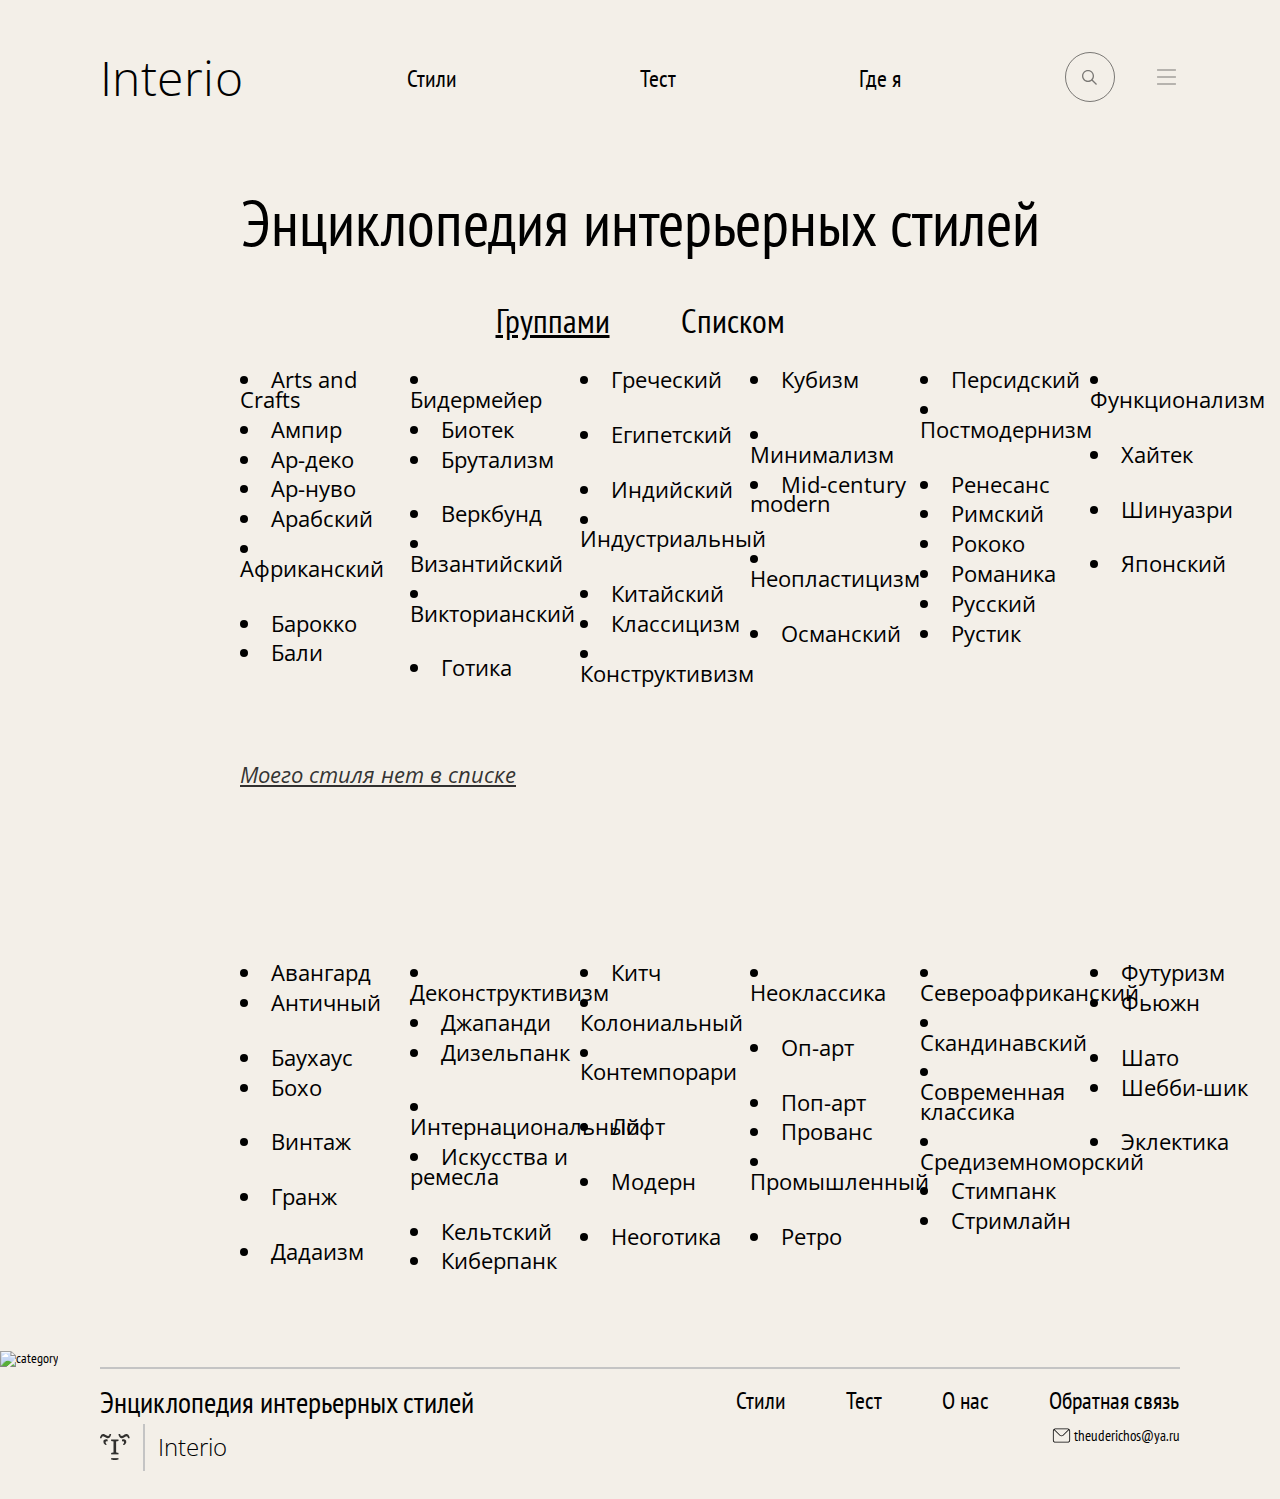
==== index.html @ 3a1acb03 "first day commit" ====
<!DOCTYPE html>
<html lang="ru">

<head>
    <meta charset="UTF-8">
    <meta http-equiv="X-UA-Compatible" content="IE=edge">
    <meta name="viewport" content="width=device-width, initial-scale=1.0">
    <link rel="preconnect" href="https://fonts.googleapis.com">
    <link rel="preconnect" href="https://fonts.gstatic.com" crossorigin>
    <link
        href="https://fonts.googleapis.com/css2?family=Open+Sans+Condensed:wght@300&family=Open+Sans:ital,wght@0,300;1,400&family=PT+Sans+Narrow&display=swap"
        rel="stylesheet">
    <link rel="stylesheet" href="styles/styles.css">
    <title>Interio</title>
</head>

<body>
    <header class="header">

        <div class="container header__container">
            <div class="header__logo">
                Interio
            </div>
            <ul class="header__links">
                <li><a href="#">Стили</a></li>
                <li><a href="#">Тест</a></li>
                <li><a href="#">Где я</a></li>
            </ul>
            <div class="header__icons">
                <div class="header__search">
                    <svg class="header__search-icon" width="50" height="50" viewBox="0 0 50 50" fill="none"
                        xmlns="http://www.w3.org/2000/svg">
                        <rect x="0.5" y="0.5" width="49" height="49" rx="24.5" stroke="black" stroke-opacity="0.5" />
                        <path fill-rule="evenodd" clip-rule="evenodd"
                            d="M26.773 28.7073C25.7434 29.5331 24.4362 30.027 23.0136 30.027C19.6924 30.027 17 27.3347 17 24.0135C17 20.6923 19.6924 18 23.0136 18C26.3349 18 29.0272 20.6923 29.0272 24.0135C29.0272 25.4362 28.5332 26.7435 27.7073 27.7732L32 32.0658L31.0658 33L26.773 28.7073ZM27.7061 24.0135C27.7061 26.605 25.6052 28.7058 23.0136 28.7058C20.4221 28.7058 18.3212 26.605 18.3212 24.0135C18.3212 21.422 20.4221 19.3211 23.0136 19.3211C25.6052 19.3211 27.7061 21.422 27.7061 24.0135Z"
                            fill="black" fill-opacity="0.5" />
                    </svg>


                </div>
                <div class="header__menu">
                    <svg class="header__menu-icon" width="27" height="27" viewBox="0 0 27 27" fill="none"
                        xmlns="http://www.w3.org/2000/svg">
                        <path d="M22.5 6H4.5" stroke="black" stroke-opacity="0.5" stroke-linecap="round" />
                        <path d="M22.5 13H4.5" stroke="black" stroke-opacity="0.5" stroke-linecap="round" />
                        <path d="M22.5 20H4.5" stroke="black" stroke-opacity="0.5" stroke-linecap="round" />
                    </svg>

                </div>
            </div>
        </div>
    </header>

    <div class="rubricator">
        <header class="main__header">
            <h1 class="main__heading">Энциклопедия интерьерных стилей</h1>
            <ul class="main__sort">
                <li class="main__sort-item">
                    <a href="#" class="main__sort-link main__sort-link_active">
                        Группами
                    </a>
                </li>
                <li class="main__sort-item">
                    <a href="#" class="main__sort-link">
                        Списком
                    </a>
                </li>
                <li class="main__back hidden">
                    <svg width="30" height="30" viewBox="0 0 30 30" fill="none" xmlns="http://www.w3.org/2000/svg">
                        <path fill-rule="evenodd" clip-rule="evenodd"
                            d="M12.2258 7.40292C12.0427 7.21986 11.7459 7.21986 11.5628 7.40292L7.37253 11.5932C6.91489 12.0509 6.91489 12.7929 7.37253 13.2505L11.5628 17.4408C11.7459 17.6239 12.0427 17.6239 12.2257 17.4408C12.4088 17.2578 12.4088 16.961 12.2257 16.7779L8.33847 12.8906L17.5288 12.8906C17.5693 12.8906 17.6085 12.8855 17.646 12.8759C17.6834 12.8855 17.7227 12.8906 17.7632 12.8906C19.0018 12.8906 19.8799 13.152 20.5146 13.5832C21.147 14.0128 21.5845 14.6424 21.886 15.4661C22.5027 17.1516 22.5093 19.5147 22.5093 22.2656C22.5093 22.5245 22.7191 22.7344 22.978 22.7344C23.2369 22.7344 23.4468 22.5245 23.4468 22.2656V22.1904C23.4468 19.5322 23.4469 17.0037 22.7664 15.144C22.4159 14.1863 21.8757 13.3744 21.0414 12.8077C20.2095 12.2426 19.1319 11.9531 17.7632 11.9531C17.7227 11.9531 17.6834 11.9583 17.646 11.9679C17.6085 11.9583 17.5693 11.9531 17.5288 11.9531L8.33846 11.9531L12.2258 8.06583C12.4088 7.88277 12.4088 7.58598 12.2258 7.40292Z"
                            fill="black" fill-opacity="0.5" />
                    </svg>

                </li>
            </ul>
        </header>
        <div class="main__content">
            <div class="main__list-container">
                <ul class="main__content-list">
                    <li class="main__list-item">
                        <a href="#" class="main__list-link">
                            Arts and Crafts
                        </a>
                    </li>
                    <li class="main__list-item">
                        <a href="#" class="main__list-link">
                            Ампир
                        </a>
                    </li>
                    <li class="main__list-item">
                        <a href="#" class="main__list-link">
                            Ар-деко
                        </a>
                    </li>
                    <li class="main__list-item">
                        <a href="#" class="main__list-link">
                            Ар-нуво
                        </a>
                    </li>
                    <li class="main__list-item">
                        <a href="#" class="main__list-link">
                            Арабский
                        </a>
                    </li>
                    <li class="main__list-item main__list-item_last">
                        <a href="#" class="main__list-link">
                            Африканский
                        </a>
                    </li>
                    <li class="main__list-item">
                        <a href="#" class="main__list-link">
                            Барокко
                        </a>
                    </li>
                    <li class="main__list-item">
                        <a href="#" class="main__list-link">
                            Бали
                        </a>
                    </li>
                    <li class="main__list-item">
                        <a href="#" class="main__list-link">
                            Бидермейер
                        </a>
                    </li>
                    <li class="main__list-item">
                        <a href="#" class="main__list-link">
                            Биотек
                        </a>
                    </li>
                    <li class="main__list-item main__list-item_last">
                        <a href="#" class="main__list-link">
                            Брутализм
                        </a>
                    </li>
                    <li class="main__list-item">
                        <a href="#" class="main__list-link">
                            Веркбунд
                        </a>
                    </li>
                    <li class="main__list-item">
                        <a href="#" class="main__list-link">
                            Византийский
                        </a>
                    </li>
                    <li class="main__list-item main__list-item_last">
                        <a href="#" class="main__list-link">
                            Викторианский
                        </a>
                    </li>
                    <li class="main__list-item">
                        <a href="#" class="main__list-link">
                            Готика
                        </a>
                    </li>
                    <li class="main__list-item main__list-item_last">
                        <a href="#" class="main__list-link">
                            Греческий
                        </a>
                    </li>
                    <li class="main__list-item main__list-item_last">
                        <a href="#" class="main__list-link">
                            Египетский
                        </a>
                    </li>
                    <li class="main__list-item">
                        <a href="#" class="main__list-link">
                            Индийский
                        </a>
                    </li>
                    <li class="main__list-item main__list-item_last">
                        <a href="#" class="main__list-link">
                            Индустриальный
                        </a>
                    </li>
                    <li class="main__list-item">
                        <a href="#" class="main__list-link">
                            Китайский
                        </a>
                    </li>
                    <li class="main__list-item">
                        <a href="#" class="main__list-link">
                            Классицизм
                        </a>
                    </li>
                    <li class="main__list-item">
                        <a href="#" class="main__list-link">
                            Конструктивизм
                        </a>
                    </li>
                    <li class="main__list-item main__list-item_last">
                        <a href="#" class="main__list-link">
                            Кубизм
                        </a>
                    </li>
                    <li class="main__list-item">
                        <a href="#" class="main__list-link">
                            Минимализм
                        </a>
                    </li>
                    <li class="main__list-item main__list-item_last">
                        <a href="#" class="main__list-link">
                            Mid-century modern
                        </a>
                    </li>
                    <li class="main__list-item main__list-item_last">
                        <a href="#" class="main__list-link">
                            Неопластицизм
                        </a>
                    </li>
                    <li class="main__list-item main__list-item_last">
                        <a href="#" class="main__list-link">
                            Османский
                        </a>
                    </li>
                    <li class="main__list-item">
                        <a href="#" class="main__list-link">
                            Персидский
                        </a>
                    </li>
                    <li class="main__list-item main__list-item_last">
                        <a href="#" class="main__list-link">
                            Постмодернизм
                        </a>
                    </li>
                    <li class="main__list-item">
                        <a href="#" class="main__list-link">
                            Ренесанс
                        </a>
                    </li>
                    <li class="main__list-item">
                        <a href="#" class="main__list-link">
                            Римский
                        </a>
                    </li>
                    <li class="main__list-item">
                        <a href="#" class="main__list-link">
                            Рококо
                        </a>
                    </li>
                    <li class="main__list-item">
                        <a href="#" class="main__list-link">
                            Романика
                        </a>
                    </li>
                    <li class="main__list-item">
                        <a href="#" class="main__list-link">
                            Русский
                        </a>
                    </li>
                    <li class="main__list-item main__list-item_last">
                        <a href="#" class="main__list-link">
                            Рустик
                        </a>
                    </li>
                    <li class="main__list-item main__list-item_last">
                        <a href="#" class="main__list-link">
                            Функционализм
                        </a>
                    </li>
                    <li class="main__list-item main__list-item_last">
                        <a href="#" class="main__list-link">
                            Хайтек
                        </a>
                    </li>
                    <li class="main__list-item main__list-item_last">
                        <a href="#" class="main__list-link">
                            Шинуазри
                        </a>
                    </li>
                    <li class="main__list-item main__list-item_last">
                        <a href="#" class="main__list-link">
                            Японский
                        </a>
                    </li>
                </ul>
                <div class="main__list-expand">Моего стиля нет в списке</div>
                <div class="main__content-list-expantion">
                    <ul class="main__content-list">
                        <li class="main__list-item">
                            <a href="#" class="main__list-link">
                                Авангард
                            </a>
                        </li>
                        <li class="main__list-item main__list-item_last">
                            <a href="#" class="main__list-link">
                                Античный
                            </a>
                        </li>
                        <li class="main__list-item">
                            <a href="#" class="main__list-link">
                                Баухаус

                            </a>
                        </li>
                        <li class="main__list-item main__list-item_last">
                            <a href="#" class="main__list-link">
                                Бохо

                            </a>
                        </li>
                        <li class="main__list-item main__list-item_last">
                            <a href="#" class="main__list-link">
                                Винтаж

                            </a>
                        </li>
                        <li class="main__list-item main__list-item_last">
                            <a href="#" class="main__list-link">
                                Гранж

                            </a>
                        </li>
                        <li class="main__list-item">
                            <a href="#" class="main__list-link">
                                Дадаизм


                            </a>
                        </li>
                        <li class="main__list-item">
                            <a href="#" class="main__list-link">
                                Деконструктивизм


                            </a>
                        </li>
                        <li class="main__list-item">
                            <a href="#" class="main__list-link">
                                Джапанди
                            </a>
                        </li>
                        <li class="main__list-item main__list-item_last">
                            <a href="#" class="main__list-link">
                                Дизельпанк

                            </a>
                        </li>
                        <li class="main__list-item">
                            <a href="#" class="main__list-link">
                                Интернациональный
                            </a>
                        </li>
                        <li class="main__list-item main__list-item_last">
                            <a href="#" class="main__list-link">
                                Искусства и ремесла
                            </a>
                        </li>
                        <li class="main__list-item">
                            <a href="#" class="main__list-link">
                                Кельтский

                            </a>
                        </li>
                        <li class="main__list-item">
                            <a href="#" class="main__list-link">
                                Киберпанк
                            </a>
                        </li>
                        <li class="main__list-item">
                            <a href="#" class="main__list-link">
                                Китч
                            </a>
                        </li>
                        <li class="main__list-item">
                            <a href="#" class="main__list-link">
                                Колониальный
                            </a>
                        </li>
                        <li class="main__list-item main__list-item_last">
                            <a href="#" class="main__list-link">
                                Контемпорари
                            </a>
                        </li>
                        <li class="main__list-item main__list-item_last">
                            <a href="#" class="main__list-link">
                                Лофт
                            </a>
                        </li>
                        <li class="main__list-item main__list-item_last">
                            <a href="#" class="main__list-link">
                                Модерн
                            </a>
                        </li>
                        <li class="main__list-item">
                            <a href="#" class="main__list-link">
                                Неоготика
                            </a>
                        </li>
                        <li class="main__list-item main__list-item_last">
                            <a href="#" class="main__list-link">
                                Неоклассика
                            </a>
                        </li>
                        <li class="main__list-item main__list-item_last">
                            <a href="#" class="main__list-link">
                                Оп-арт
                            </a>
                        </li>
                        <li class="main__list-item">
                            <a href="#" class="main__list-link">
                                Поп-арт
                            </a>
                        </li>
                        <li class="main__list-item">
                            <a href="#" class="main__list-link">
                                Прованс
                            </a>
                        </li>
                        <li class="main__list-item main__list-item_last">
                            <a href="#" class="main__list-link">
                                Промышленный
                            </a>
                        </li>
                        <li class="main__list-item main__list-item_last">
                            <a href="#" class="main__list-link">
                                Ретро
                            </a>
                        </li>
                        <li class="main__list-item">
                            <a href="#" class="main__list-link">
                                Североафриканский
                            </a>
                        </li>
                        <li class="main__list-item">
                            <a href="#" class="main__list-link">Скандинавский

                            </a>
                        </li>
                        <li class="main__list-item">
                            <a href="#" class="main__list-link">Современная классика

                            </a>
                        </li>
                        <li class="main__list-item">
                            <a href="#" class="main__list-link">Средиземноморский

                            </a>
                        </li>
                        <li class="main__list-item">
                            <a href="#" class="main__list-link">Стимпанк
                            </a>
                        </li>
                        <li class="main__list-item main__list-item_last">
                            <a href="#" class="main__list-link">Стримлайн
                            </a>
                        </li>

                        <li class="main__list-item">
                            <a href="#" class="main__list-link">Футуризм
                            </a>
                        </li>
                        <li class="main__list-item main__list-item_last">
                            <a href="#" class="main__list-link">
                                Фьюжн
                            </a>
                        </li>
                        <li class="main__list-item">
                            <a href="#" class="main__list-link">Шато
                            </a>
                        </li>
                        <li class="main__list-item main__list-item_last">
                            <a href="#" class="main__list-link">
                                Шебби-шик
                            </a>
                        </li>
                        <li class="main__list-item main__list-item_last">
                            <a href="#" class="main__list-link">
                                Эклектика
                            </a>
                        </li>
                    </ul>
                </div>
            </div>
            <div class="main__content-groups">
                <div class="arrow-left hidden">
                    <svg width="30" height="30" viewBox="0 0 30 30" fill="none" xmlns="http://www.w3.org/2000/svg">
                        <path fill-rule="evenodd" clip-rule="evenodd"
                            d="M12.0316 7.16854C12.2146 6.98549 12.5114 6.98549 12.6945 7.16854C12.8776 7.3516 12.8776 7.6484 12.6945 7.83146L5.99471 14.5312L24.8435 14.5313C25.1024 14.5313 25.3123 14.7411 25.3123 15C25.3123 15.2589 25.1024 15.4688 24.8435 15.4688L5.99472 15.4687L12.6945 22.1685C12.8775 22.3516 12.8775 22.6484 12.6945 22.8314C12.5114 23.0145 12.2146 23.0145 12.0316 22.8314L5.02878 15.8286C4.57114 15.371 4.57114 14.629 5.02878 14.1714L12.0316 7.16854Z"
                            fill="black" fill-opacity="0.5" />
                    </svg>
                </div>
                <div class="arrow-right hidden">
                    <svg width="30" height="30" viewBox="0 0 30 30" fill="none" xmlns="http://www.w3.org/2000/svg">
                        <path fill-rule="evenodd" clip-rule="evenodd"
                            d="M17.9682 7.16854C17.7851 6.98549 17.4883 6.98549 17.3053 7.16854C17.1222 7.3516 17.1222 7.6484 17.3053 7.83146L24.0051 14.5312L5.15625 14.5313C4.89737 14.5313 4.6875 14.7411 4.6875 15C4.6875 15.2589 4.89737 15.4688 5.15625 15.4688L24.005 15.4687L17.3053 22.1685C17.1222 22.3516 17.1222 22.6484 17.3053 22.8314C17.4883 23.0145 17.7851 23.0145 17.9682 22.8314L24.971 15.8286C25.4286 15.371 25.4286 14.629 24.971 14.1714L17.9682 7.16854Z"
                            fill="black" fill-opacity="0.5" />
                    </svg>
                </div>
                <div class="main__categories">


                    <div class="category-choice-item">
                        <div class="category-image-container">
                            <img src="" alt="category" class="category-image">
                        </div>
                        <div class="category-title">

                        </div>
                    </div>

                </div>
                <div class="main__posts hidden">

                </div>
            </div>
        </div>
    </div>

    <footer class="footer">
        <div class="footer__container">
            <div class="footer__left">
                <div class="footer__title">
                    Энциклопедия интерьерных стилей
                </div>
                <div class="footer__logo">
                    <img src="assets/footer-logo.png" alt="Будка Теодориха">
                    <div class="footer__logo-split"></div>
                    <div class="footer__logo-text">Interio</div>
                </div>

            </div>

            <div class="footer__right">
                <ul class="footer__links">
                    <li class="footer__links-item"><a href="#" class="footer__link">Стили</a></li>
                    <li class="footer__links-item"><a href="#" class="footer__link">Тест</a></li>
                    <li class="footer__links-item"><a href="#" class="footer__link">О нас</a></li>
                    <li class="footer__links-item footer__feedback">
                        <span class="footer__feedback-text">Обратная связь</span>
                        <a href="mailto:theuderichos@ya.ru" class="footer__link-feedback">

                            <svg width="25" height="25" viewBox="0 0 25 25" fill="none"
                                xmlns="http://www.w3.org/2000/svg">
                                <path fill-rule="evenodd" clip-rule="evenodd"
                                    d="M6.25 6.25H18.75C18.983 6.25 19.2041 6.301 19.4027 6.39246L13.8927 11.9024C13.1299 12.6651 11.8933 12.6651 11.1305 11.9024L5.61322 6.38522C5.8077 6.29832 6.02321 6.25 6.25 6.25ZM4.99914 6.876C4.80344 7.13697 4.6875 7.4612 4.6875 7.8125V17.1875C4.6875 18.0504 5.38706 18.75 6.25 18.75H18.75C19.6129 18.75 20.3125 18.0504 20.3125 17.1875V7.8125C20.3125 7.46715 20.2005 7.14796 20.0107 6.88931L14.4451 12.4548C13.3773 13.5227 11.646 13.5227 10.5781 12.4548L4.99914 6.876ZM3.90625 7.8125C3.90625 6.51808 4.95558 5.46875 6.25 5.46875H18.75C20.0444 5.46875 21.0938 6.51808 21.0938 7.8125V17.1875C21.0938 18.4819 20.0444 19.5312 18.75 19.5312H6.25C4.95558 19.5312 3.90625 18.4819 3.90625 17.1875V7.8125Z"
                                    fill="black" />
                            </svg>
                            theuderichos@ya.ru
                        </a>
                    </li>
                </ul>
            </div>
        </div>
    </footer>
</body>

</html>
---- styles/styles.css ----
/* http://meyerweb.com/eric/tools/css/reset/
v2.0 | 20110126
License: none (public domain)
*/
html, body, div, span, applet, object, iframe,
h1, h2, h3, h4, h5, h6, p, blockquote, pre,
a, abbr, acronym, address, big, cite, code,
del, dfn, em, img, ins, kbd, q, s, samp,
small, strike, strong, sub, sup, tt, var,
b, u, i, center,
dl, dt, dd, ol, ul, li,
fieldset, form, label, legend,
table, caption, tbody, tfoot, thead, tr, th, td,
article, aside, canvas, details, embed,
figure, figcaption, footer, header, hgroup,
menu, nav, output, ruby, section, summary,
time, mark, audio, video {
  margin: 0;
  padding: 0;
  border: 0;
  font-size: 100%;
  font: inherit;
  vertical-align: baseline;
}

/* HTML5 display-role reset for older browsers */
article, aside, details, figcaption, figure,
footer, header, hgroup, menu, nav, section {
  display: block;
}

body {
  line-height: 1;
}

ol, ul {
  list-style: none;
}

blockquote, q {
  quotes: none;
}

blockquote:before, blockquote:after,
q:before, q:after {
  content: "";
  content: none;
}

table {
  border-collapse: collapse;
  border-spacing: 0;
}

ul,
ol {
  list-style-type: none;
  list-style-position: inside;
}

a {
  text-decoration: none;
  color: black;
}

.header {
  padding: 52px 100px 89px;
}

.header__container {
  display: flex;
  justify-content: space-between;
  align-items: center;
}

.header__logo {
  font-weight: 300;
  font-size: 48px;
  line-height: 90%;
  font-family: "Open Sans Condensed", sans-serif;
  letter-spacing: 0.01em;
}

.header__links {
  color: #000;
  font-size: 24px;
  line-height: 25px;
  display: flex;
  gap: 183px;
}

.header__links a {
  color: #000;
}

.header__icons {
  display: flex;
  align-items: center;
  gap: 38px;
}

.main {
  padding-bottom: 107px;
}

.main__heading {
  text-align: center;
  font-size: 64px;
  line-height: 60px;
  font-weight: 400;
  padding-bottom: 54px;
}

.main__sort {
  font-size: 34px;
  line-height: 80%;
  display: flex;
  justify-content: center;
  gap: 71px;
  padding-bottom: 36px;
}

.main__sort-link_active {
  text-decoration: underline;
}

.main__content-list {
  display: flex;
  flex-wrap: wrap;
  flex-direction: column;
  height: 320px;
  list-style-type: disc;
  font-family: Open Sans;
  font-size: 22px;
  line-height: 90%;
  gap: 10px;
  margin-bottom: 68px;
  align-content: stretch;
}

.main__list-item {
  width: 20%;
}

.main__list-item_last {
  margin-bottom: 25px;
}

.main__list-container {
  padding: 0 240px;
}

.main__list-expand {
  font-family: "Open Sans";
  font-style: italic;
  font-weight: 400;
  font-size: 22px;
  line-height: 150%;
  -webkit-text-decoration-line: underline;
          text-decoration-line: underline;
  color: rgba(0, 0, 0, 0.8);
  margin-bottom: 172px;
}

.footer {
  padding: 0 100px;
}

.footer::before {
  display: block;
  content: "";
  border: 1px solid #c4c4c4;
  margin-bottom: 19px;
}

.footer__container {
  display: flex;
  justify-content: space-between;
}

.footer__logo {
  display: flex;
  align-items: center;
  gap: 13px;
  margin-bottom: 29px;
  height: 45px;
}

.footer__logo-split {
  border: 1px solid #C4C4C4;
  height: 100%;
}

.footer__links-item {
  font-size: 24px;
  line-height: 25px;
  font-weight: 400;
}

.footer__middle {
  font-weight: normal;
  font-size: 36px;
  line-height: 60px;
  text-align: center;
}

.footer__links {
  display: flex;
  justify-content: space-between;
  gap: 60px;
}

.footer__title {
  font-size: 30px;
  line-height: 90%;
  margin-bottom: 9.38px;
}

.footer__logo-text {
  font-family: "Open Sans Condensed";
  font-size: 24px;
  line-height: 90%;
  font-weight: 300;
}

.footer__feedback {
  display: flex;
  flex-direction: column;
}

.footer__feedback-text {
  margin-bottom: 10px;
}

.footer__link-feedback {
  font-size: 15px;
  line-height: 90%;
  display: flex;
  align-items: center;
}

html {
  font-size: 14px;
}

body {
  font-family: "PT Sans Narrow", sans-serif;
  background: #f3efe8;
}

.hidden {
  display: none;
}/*# sourceMappingURL=styles.css.map */
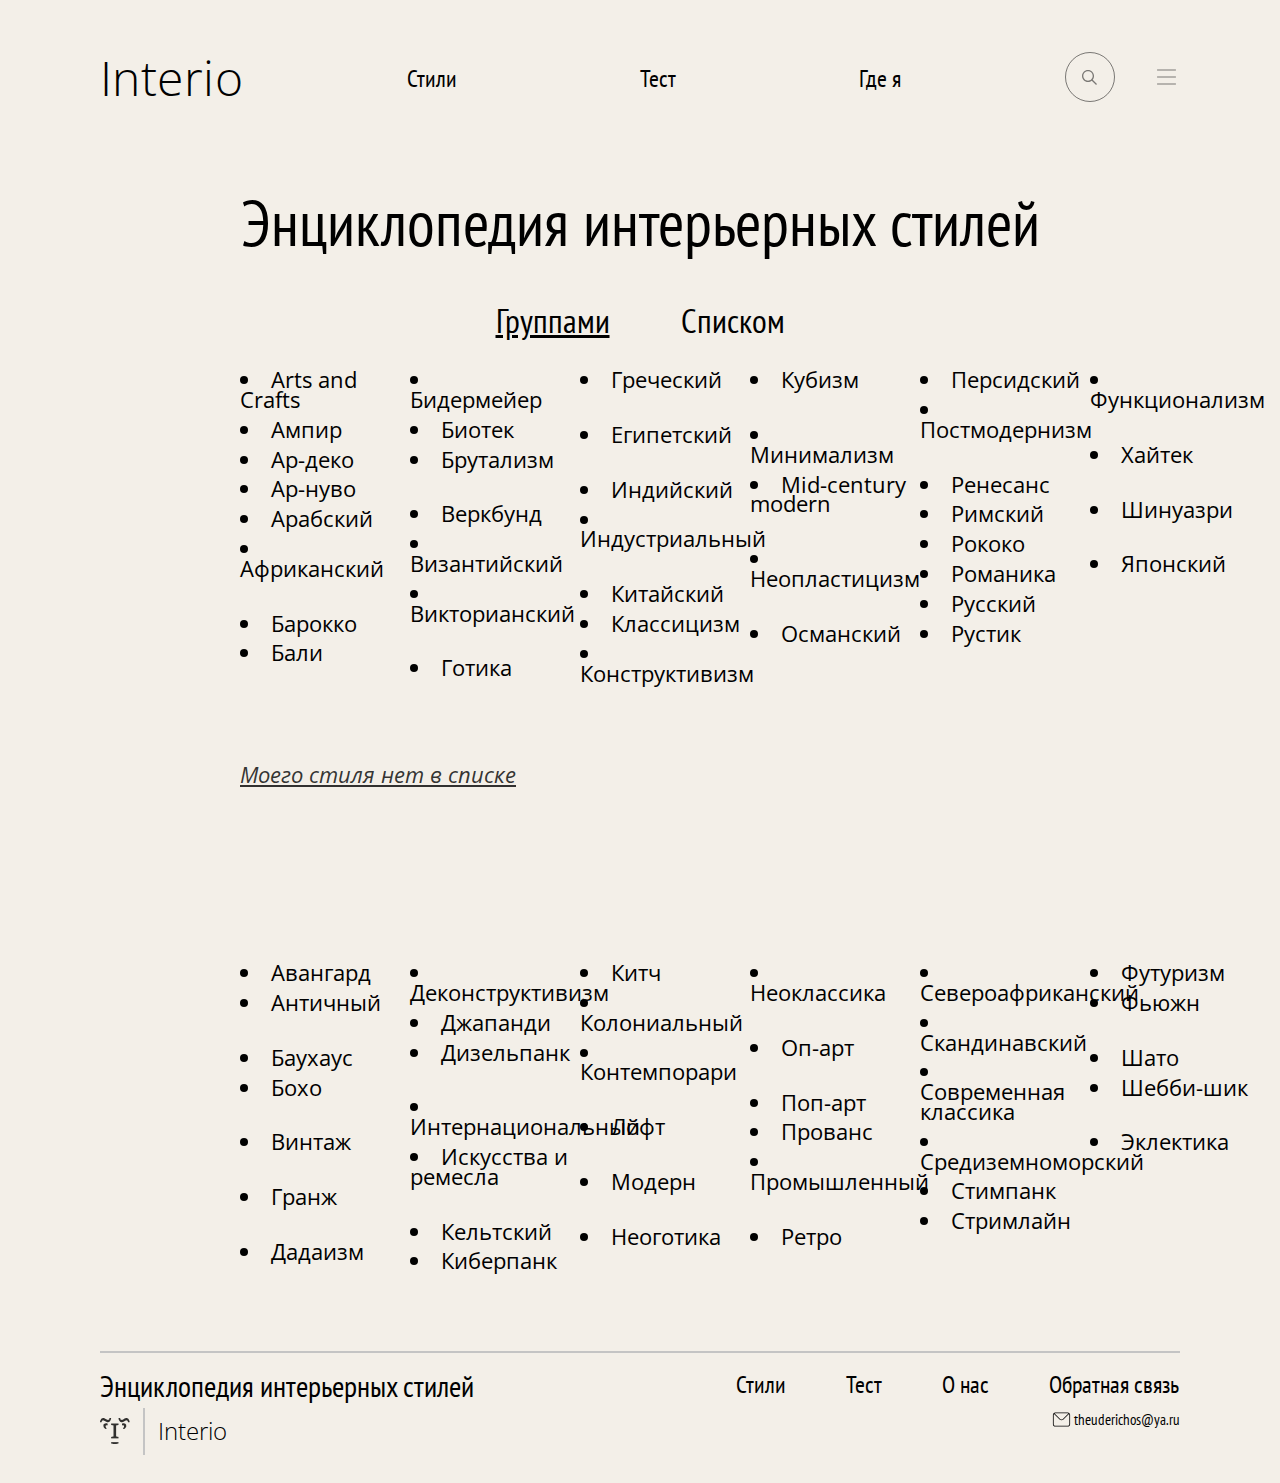
==== commit bfb36944: "Update index.html" ====
--- a/index.html
+++ b/index.html
@@ -472,7 +472,7 @@
                     </ul>
                 </div>
             </div>
-            <div class="main__content-groups">
+            <!-- <div class="main__content-groups">
                 <div class="arrow-left hidden">
                     <svg width="30" height="30" viewBox="0 0 30 30" fill="none" xmlns="http://www.w3.org/2000/svg">
                         <path fill-rule="evenodd" clip-rule="evenodd"
@@ -503,7 +503,7 @@
                 <div class="main__posts hidden">
 
                 </div>
-            </div>
+            </div> -->
         </div>
     </div>
 
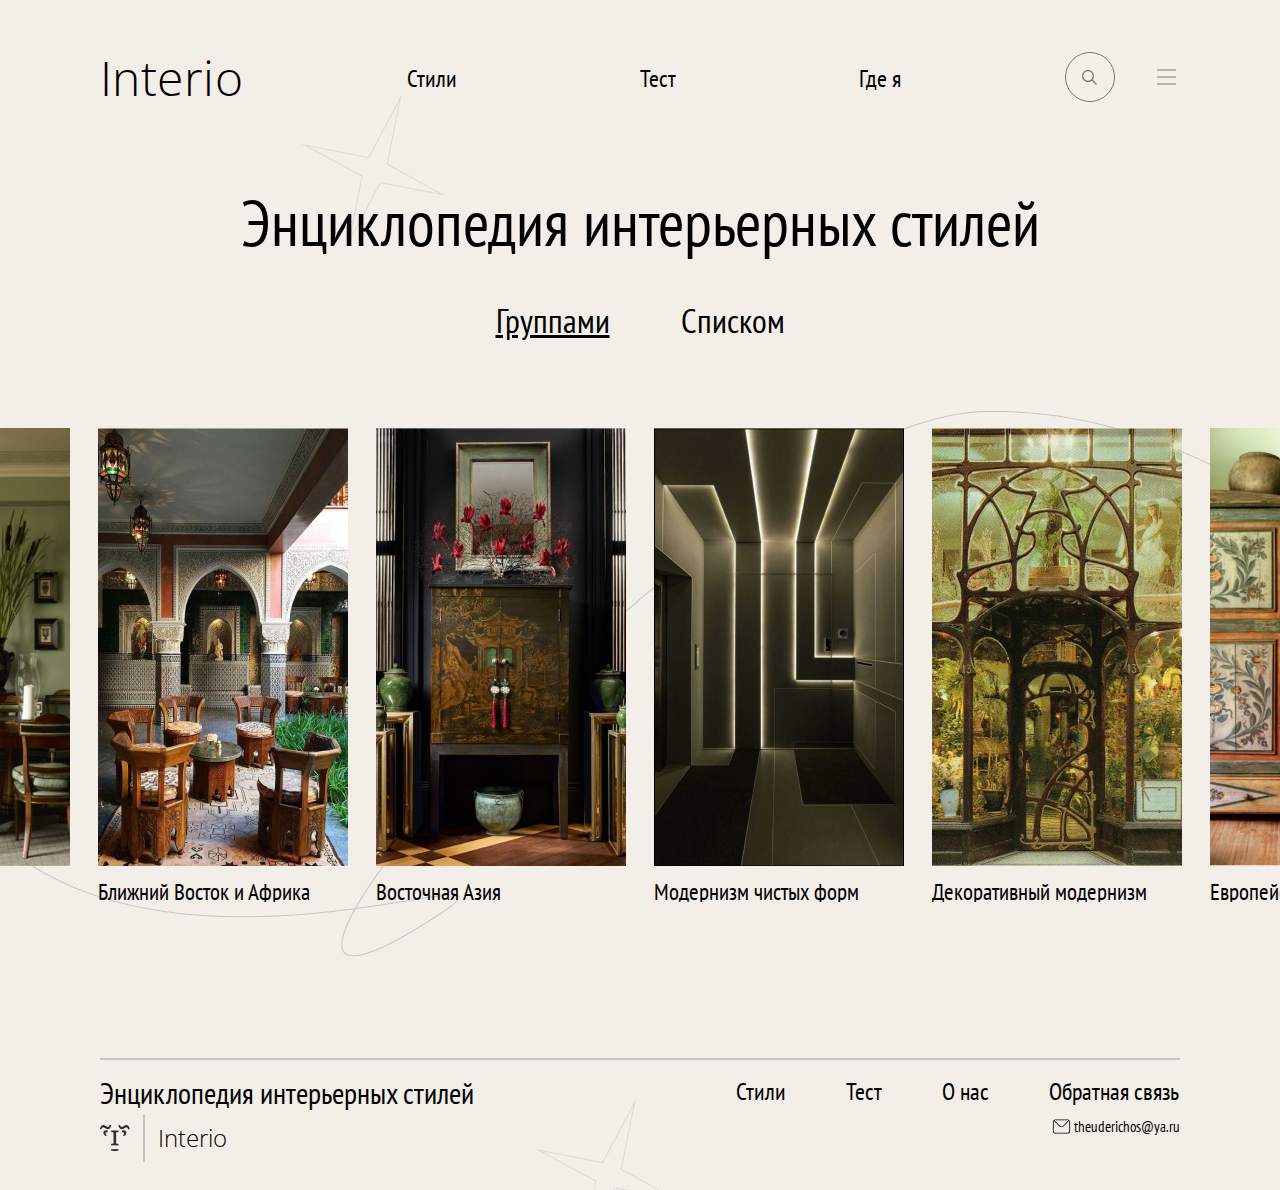
==== commit c64f461e: "day 2" ====
--- a/index.html
+++ b/index.html
@@ -56,12 +56,12 @@
             <h1 class="main__heading">Энциклопедия интерьерных стилей</h1>
             <ul class="main__sort">
                 <li class="main__sort-item">
-                    <a href="#" class="main__sort-link main__sort-link_active">
+                    <a href="#" class="main__sort-link main__sort-link_active sort-group">
                         Группами
                     </a>
                 </li>
                 <li class="main__sort-item">
-                    <a href="#" class="main__sort-link">
+                    <a href="#" class="main__sort-link sort-list">
                         Списком
                     </a>
                 </li>
@@ -76,7 +76,7 @@
             </ul>
         </header>
         <div class="main__content">
-            <div class="main__list-container">
+            <div class="main__list-container hidden">
                 <ul class="main__content-list">
                     <li class="main__list-item">
                         <a href="#" class="main__list-link">
@@ -275,7 +275,7 @@
                     </li>
                 </ul>
                 <div class="main__list-expand">Моего стиля нет в списке</div>
-                <div class="main__content-list-expantion">
+                <div class="main__content-list-expantion hidden">
                     <ul class="main__content-list">
                         <li class="main__list-item">
                             <a href="#" class="main__list-link">
@@ -470,40 +470,103 @@
                             </a>
                         </li>
                     </ul>
+                    <button type="button" class="arrow-up button">
+                        <svg width="100" height="100" viewBox="0 0 100 100" fill="none"
+                            xmlns="http://www.w3.org/2000/svg">
+                            <rect y="100" width="100" height="100" rx="50" transform="rotate(-90 0 100)" />
+                            <path fill-rule="evenodd" clip-rule="evenodd"
+                                d="M31.7266 43.0743C31.2995 43.5014 31.2995 44.1939 31.7266 44.6211C32.1537 45.0482 32.8463 45.0482 33.2734 44.6211L48.9062 28.9882L48.9063 72.9687C48.9063 73.5728 49.3959 74.0625 50 74.0625C50.6041 74.0625 51.0938 73.5728 51.0938 72.9687L51.0937 28.9882L66.7265 44.621C67.1537 45.0482 67.8462 45.0482 68.2733 44.621C68.7005 44.1939 68.7005 43.5014 68.2733 43.0742L51.9335 26.7344C50.8656 25.6665 49.1343 25.6665 48.0665 26.7344L31.7266 43.0743Z"
+                                fill="#797874" />
+                            <path
+                                d="M50 99.5C22.6619 99.5 0.5 77.3381 0.5 50C0.5 22.6619 22.6619 0.5 50 0.5C77.3381 0.5 99.5 22.6619 99.5 50C99.5 77.3381 77.3381 99.5 50 99.5Z"
+                                stroke="black" stroke-opacity="0.5" />
+                        </svg>
+
+                    </button>
                 </div>
             </div>
-            <!-- <div class="main__content-groups">
+            <div class="main__content-groups">
                 <div class="arrow-left hidden">
-                    <svg width="30" height="30" viewBox="0 0 30 30" fill="none" xmlns="http://www.w3.org/2000/svg">
+                    <svg width="100" height="100" viewBox="0 0 100 100" fill="none" xmlns="http://www.w3.org/2000/svg">
+                        <rect x="100" y="100" width="100" height="100" rx="50" transform="rotate(-180 100 100)"
+                            fill="#F3EFE8" />
                         <path fill-rule="evenodd" clip-rule="evenodd"
-                            d="M12.0316 7.16854C12.2146 6.98549 12.5114 6.98549 12.6945 7.16854C12.8776 7.3516 12.8776 7.6484 12.6945 7.83146L5.99471 14.5312L24.8435 14.5313C25.1024 14.5313 25.3123 14.7411 25.3123 15C25.3123 15.2589 25.1024 15.4688 24.8435 15.4688L5.99472 15.4687L12.6945 22.1685C12.8775 22.3516 12.8775 22.6484 12.6945 22.8314C12.5114 23.0145 12.2146 23.0145 12.0316 22.8314L5.02878 15.8286C4.57114 15.371 4.57114 14.629 5.02878 14.1714L12.0316 7.16854Z"
-                            fill="black" fill-opacity="0.5" />
+                            d="M43.0743 68.2734C43.5014 68.7005 44.1939 68.7005 44.6211 68.2734C45.0482 67.8463 45.0482 67.1537 44.6211 66.7266L28.9882 51.0937L72.9688 51.0937C73.5728 51.0937 74.0625 50.6041 74.0625 50C74.0625 49.3959 73.5728 48.9062 72.9688 48.9062L28.9882 48.9062L44.621 33.2735C45.0482 32.8463 45.0482 32.1538 44.621 31.7267C44.1939 31.2995 43.5014 31.2995 43.0742 31.7267L26.7344 48.0665C25.6665 49.1344 25.6665 50.8657 26.7344 51.9335L43.0743 68.2734Z"
+                            fill="#797874" />
                     </svg>
+
+
                 </div>
                 <div class="arrow-right hidden">
-                    <svg width="30" height="30" viewBox="0 0 30 30" fill="none" xmlns="http://www.w3.org/2000/svg">
+                    <svg width="100" height="100" viewBox="0 0 100 100" fill="none" xmlns="http://www.w3.org/2000/svg">
+                        <rect width="100" height="100" rx="50" fill="#F3EFE8" />
                         <path fill-rule="evenodd" clip-rule="evenodd"
-                            d="M17.9682 7.16854C17.7851 6.98549 17.4883 6.98549 17.3053 7.16854C17.1222 7.3516 17.1222 7.6484 17.3053 7.83146L24.0051 14.5312L5.15625 14.5313C4.89737 14.5313 4.6875 14.7411 4.6875 15C4.6875 15.2589 4.89737 15.4688 5.15625 15.4688L24.005 15.4687L17.3053 22.1685C17.1222 22.3516 17.1222 22.6484 17.3053 22.8314C17.4883 23.0145 17.7851 23.0145 17.9682 22.8314L24.971 15.8286C25.4286 15.371 25.4286 14.629 24.971 14.1714L17.9682 7.16854Z"
-                            fill="black" fill-opacity="0.5" />
+                            d="M56.9257 31.7266C56.4986 31.2995 55.8061 31.2995 55.3789 31.7266C54.9518 32.1537 54.9518 32.8463 55.3789 33.2734L71.0118 48.9062L27.0313 48.9063C26.4272 48.9063 25.9375 49.3959 25.9375 50C25.9375 50.6041 26.4272 51.0938 27.0313 51.0938L71.0118 51.0937L55.379 66.7265C54.9518 67.1537 54.9518 67.8462 55.379 68.2733C55.8061 68.7005 56.4986 68.7005 56.9258 68.2733L73.2656 51.9335C74.3335 50.8656 74.3335 49.1343 73.2656 48.0665L56.9257 31.7266Z"
+                            fill="#797874" />
                     </svg>
+
+
                 </div>
                 <div class="main__categories">
 
 
-                    <div class="category-choice-item">
+                    <div class="category-choice-item" data-category="Античность">
                         <div class="category-image-container">
-                            <img src="" alt="category" class="category-image">
+                            <img src="assets/pic_antih.png" alt="category" class="category-image">
                         </div>
                         <div class="category-title">
-
+                            Античность
                         </div>
                     </div>
-
+                    <div class="category-choice-item" data-category="Ближний Восток и Африка">
+                        <div class="category-image-container">
+                            <img src="assets/pic_Vostok_africa.png" alt="category" class="category-image">
+                        </div>
+                        <div class="category-title">
+                            Ближний Восток и Африка
+                        </div>
+                    </div>
+                    <div class="category-choice-item" data-category="Восточная Азия">
+                        <div class="category-image-container">
+                            <img src="assets/pic_Azia.png" alt="category" class="category-image">
+                        </div>
+                        <div class="category-title">
+                            Восточная Азия
+                        </div>
+                    </div>
+                    <div class="category-choice-item" data-category="Модернизм чистых форм">
+                        <div class="category-image-container">
+                            <img src="assets/pic_modernizm.png" alt="category" class="category-image">
+                        </div>
+                        <div class="category-title">
+                            Модернизм чистых форм
+                        </div>
+                    </div>
+                    <div class="category-choice-item" data-category="Декоративный модернизм">
+                        <div class="category-image-container">
+                            <img src="assets/pic_decor_modernizm.png" alt="category" class="category-image">
+                        </div>
+                        <div class="category-title">
+                            Декоративный модернизм
+                        </div>
+                    </div>
+                    <div class="category-choice-item" data-category="Европейская этника">
+                        <div class="category-image-container">
+                            <img src="assets/pic_europ_etnica 1.png" alt="category" class="category-image">
+                        </div>
+                        <div class="category-title">
+                            Европейская этника
+                        </div>
+                    </div>
                 </div>
                 <div class="main__posts hidden">
-
-                </div>
-            </div> -->
+                    <div class="main__breadcrumbs"><a href="#" class="breadcrumbs-back">Группами</a> / <span
+                            class="current"></span></div>
+                    <div class="main__posts-container">
+
+                    </div>
+                </div>
+            </div>
         </div>
     </div>
 
@@ -543,6 +606,9 @@
             </div>
         </div>
     </footer>
+
+
+    <script src="scripts/main.js"></script>
 </body>
 
 </html>--- a/styles/styles.css
+++ b/styles/styles.css
@@ -63,6 +63,10 @@
   color: black;
 }
 
+button {
+  cursor: pointer;
+}
+
 .header {
   padding: 52px 100px 89px;
 }
@@ -101,6 +105,10 @@
 
 .main {
   padding-bottom: 107px;
+}
+
+.main__header {
+  margin-bottom: 58px;
 }
 
 .main__heading {
@@ -160,6 +168,87 @@
           text-decoration-line: underline;
   color: rgba(0, 0, 0, 0.8);
   margin-bottom: 172px;
+  cursor: pointer;
+}
+
+.main__content-list-expantion {
+  position: relative;
+  padding-bottom: 285px;
+}
+
+.arrow-up {
+  position: absolute;
+  right: -50px;
+  bottom: 84px;
+}
+
+.main__content-groups {
+  overflow-x: auto;
+  overflow-y: hidden;
+  position: relative;
+  margin-bottom: 156px;
+}
+
+.main__categories {
+  display: flex;
+  gap: 28px;
+  justify-content: center;
+}
+
+.category-image-container, .post-image-container {
+  width: 250px;
+  height: 438px;
+  overflow: hidden;
+  margin-bottom: 16px;
+}
+
+.category-image {
+  display: block;
+  width: 100%;
+}
+
+.category-choice-item {
+  cursor: pointer;
+}
+
+.category-title {
+  font-size: 23px;
+  line-height: 20px;
+}
+
+.main__posts-container {
+  display: flex;
+  gap: 28px;
+  overflow: hidden;
+  justify-content: center;
+}
+
+.main__breadcrumbs {
+  font-size: 16px;
+  margin-bottom: 66px;
+  padding-left: 139px;
+}
+
+.post-item_first {
+  margin-left: 140px;
+}
+
+.arrow-right,
+.arrow-left {
+  position: absolute;
+  top: 50%;
+  transform: translateY(-50%);
+  cursor: pointer;
+  padding: 20px;
+  z-index: 999;
+}
+
+.arrow-right {
+  right: 80px;
+}
+
+.arrow-left {
+  left: 80px;
 }
 
 .footer {
@@ -245,9 +334,17 @@
 
 body {
   font-family: "PT Sans Narrow", sans-serif;
-  background: #f3efe8;
+  background-color: #f3efe8;
+  background-image: url("../assets/bg.png");
+  background-position: 4px 68px;
+  background-repeat: no-repeat;
 }
 
 .hidden {
   display: none;
+}
+
+.button {
+  border: none;
+  background-color: transparent;
 }/*# sourceMappingURL=styles.css.map */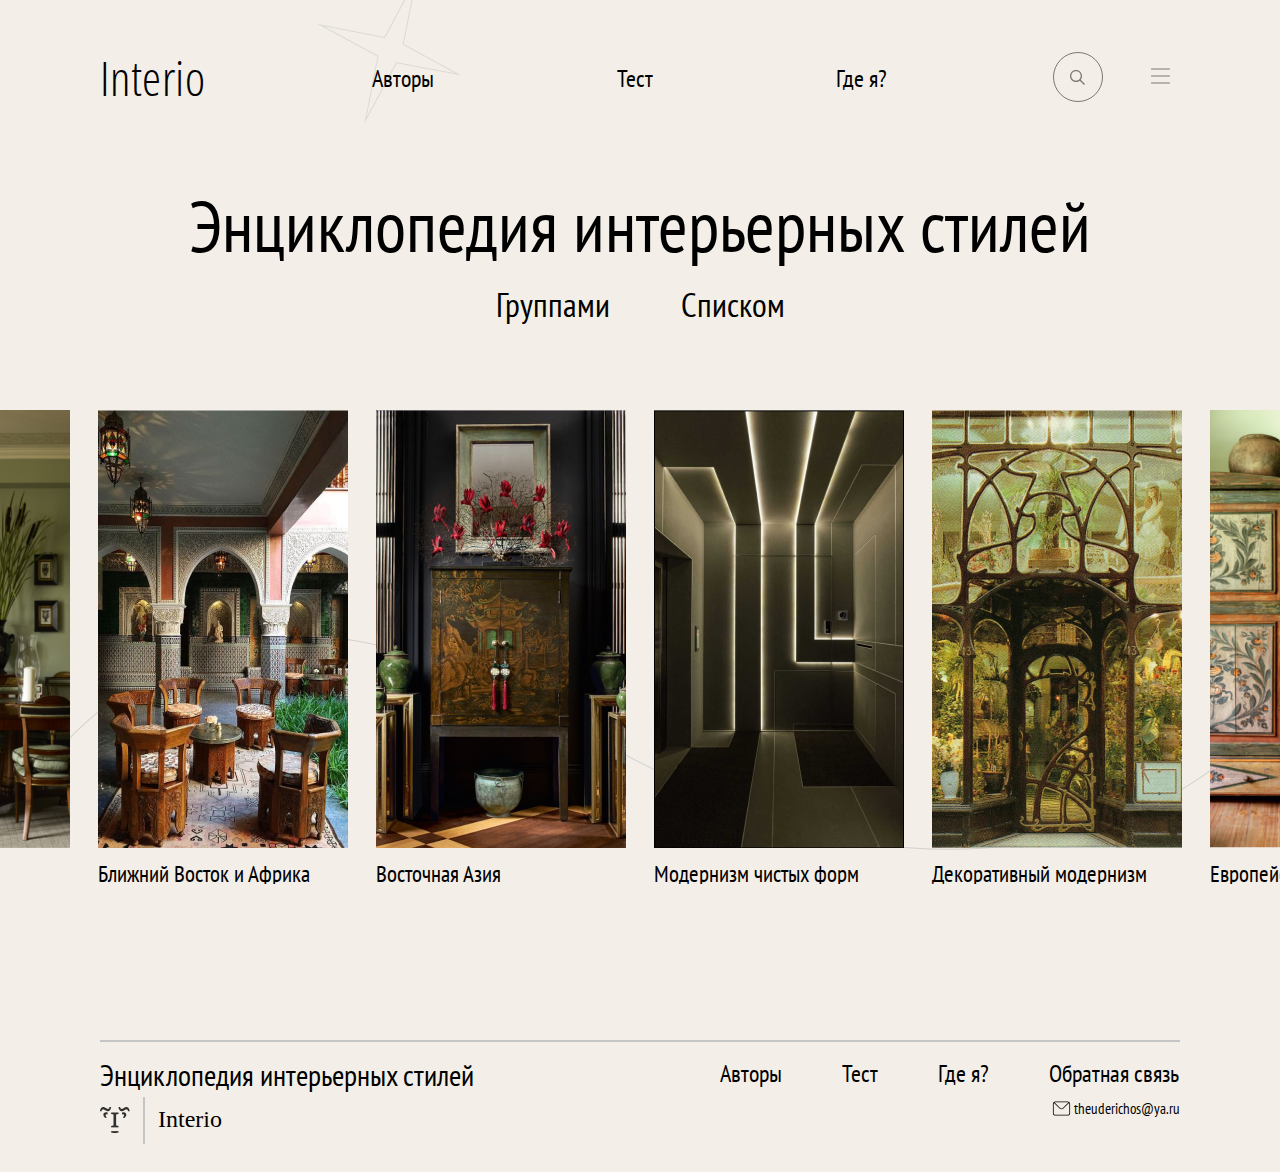
==== commit 6ec4dcb6: "some new" ====
--- a/index.html
+++ b/index.html
@@ -8,7 +8,7 @@
     <link rel="preconnect" href="https://fonts.googleapis.com">
     <link rel="preconnect" href="https://fonts.gstatic.com" crossorigin>
     <link
-        href="https://fonts.googleapis.com/css2?family=Open+Sans+Condensed:wght@300&family=Open+Sans:ital,wght@0,300;1,400&family=PT+Sans+Narrow&display=swap"
+        href="https://fonts.googleapis.com/css2?family=Open+Sans:ital,wdth,wght@0,75,300;0,100,300;0,100,400;1,100,400&family=PT+Sans+Narrow&display=swap"
         rel="stylesheet">
     <link rel="stylesheet" href="styles/styles.css">
     <title>Interio</title>
@@ -22,9 +22,9 @@
                 Interio
             </div>
             <ul class="header__links">
-                <li><a href="#">Стили</a></li>
+                <li><a href="#">Авторы</a></li>
                 <li><a href="#">Тест</a></li>
-                <li><a href="#">Где я</a></li>
+                <li><a href="#">Где я?</a></li>
             </ul>
             <div class="header__icons">
                 <div class="header__search">
@@ -39,13 +39,118 @@
 
                 </div>
                 <div class="header__menu">
-                    <svg class="header__menu-icon" width="27" height="27" viewBox="0 0 27 27" fill="none"
-                        xmlns="http://www.w3.org/2000/svg">
-                        <path d="M22.5 6H4.5" stroke="black" stroke-opacity="0.5" stroke-linecap="round" />
-                        <path d="M22.5 13H4.5" stroke="black" stroke-opacity="0.5" stroke-linecap="round" />
-                        <path d="M22.5 20H4.5" stroke="black" stroke-opacity="0.5" stroke-linecap="round" />
-                    </svg>
-
+                    <button class="header__menu-icon" type="menu">
+                        <svg width="27" height="27" viewBox="0 0 27 27" fill="none" xmlns="http://www.w3.org/2000/svg">
+                            <path d="M22.5 6H4.5" stroke="black" stroke-opacity="0.5" stroke-linecap="round" />
+                            <path d="M22.5 13H4.5" stroke="black" stroke-opacity="0.5" stroke-linecap="round" />
+                            <path d="M22.5 20H4.5" stroke="black" stroke-opacity="0.5" stroke-linecap="round" />
+                        </svg>
+                    </button>
+                    <ul class="header__menu-list menu hidden">
+                        <li class="menu__item">
+                            <a class="menu__link menu__item-categories">Стили (группы)</a>
+                            <ul class="menu__categories-list hidden">
+                                <li class="menu__category-item">
+                                    <a class="menu__category-link">Античность</a>
+                                    <ul class="menu__post-list hidden">
+                                        <li class="menu__post-item"><a href="#" class="menu__post-link">Ампир</a></li>
+                                        <li class="menu__post-item"><a href="#" class="menu__post-link">Барокко</a></li>
+                                        <li class="menu__post-item"><a href="#" class="menu__post-link">Бидермейер</a>
+                                        </li>
+                                        <li class="menu__post-item"><a href="#" class="menu__post-link">Греческий</a>
+                                        </li>
+                                        <li class="menu__post-item"><a href="#" class="menu__post-link">Классицизм</a>
+                                        </li>
+                                        <li class="menu__post-item"><a href="#" class="menu__post-link">Ренесанс</a>
+                                        </li>
+                                        <li class="menu__post-item"><a href="#" class="menu__post-link">Римский</a></li>
+                                        <li class="menu__post-item"><a href="#" class="menu__post-link">Рококо</a></li>
+                                    </ul>
+                                </li>
+                                <li class="menu__category-item"><a class="menu__category-link">Ближний Восток и
+                                        Африка</a>
+                                    <ul class="menu__post-list hidden">
+                                        <li class="menu__post-item"><a href="#" class="menu__post-link">Арабский</a>
+                                        </li>
+                                        <li class="menu__post-item"><a href="#" class="menu__post-link">Африканский</a>
+                                        </li>
+                                        <li class="menu__post-item"><a href="#" class="menu__post-link">Египетский</a>
+                                        </li>
+                                        <li class="menu__post-item"><a href="#" class="menu__post-link">Османский</a>
+                                        </li>
+                                        <li class="menu__post-item"><a href="#" class="menu__post-link">Персидский</a>
+                                        </li>
+                                        <li class="menu__post-item"><a href="#" class="menu__post-link">Индийский</a>
+                                        </li>
+                                    </ul>
+                                </li>
+                                <li class="menu__category-item"><a class="menu__category-link">Восточная Азия</a>
+                                    <ul class="menu__post-list hidden">
+                                        <li class="menu__post-item"><a href="#" class="menu__post-link">Бали</a></li>
+                                        <li class="menu__post-item"><a href="#" class="menu__post-link">Китайский</a>
+                                        </li>
+                                        <li class="menu__post-item"><a href="#" class="menu__post-link">Шинуазри</a>
+                                        </li>
+                                        <li class="menu__post-item"><a href="#" class="menu__post-link">Японский</a>
+                                        </li>
+                                    </ul>
+                                </li>
+                                <li class="menu__category-item"><a class="menu__category-link">Модернизм чистых форм</a>
+                                    <ul class="menu__post-list hidden">
+                                        <li class="menu__post-item"><a href="#" class="menu__post-link">Mid-century
+                                                modern</a></li>
+                                        <li class="menu__post-item"><a href="#" class="menu__post-link">Био-тек</a>
+                                        </li>
+                                        <li class="menu__post-item"><a href="#"
+                                                class="menu__post-link">Индустриальный</a>
+                                        </li>
+                                        <li class="menu__post-item"><a href="#"
+                                                class="menu__post-link">Конструктивизм</a>
+                                        </li>
+                                        <li class="menu__post-item"><a href="#" class="menu__post-link">Минимализм</a>
+                                        </li>
+                                        <li class="menu__post-item"><a href="#"
+                                                class="menu__post-link">Неопластицизм</a>
+                                        </li>
+                                        <li class="menu__post-item"><a href="#"
+                                                class="menu__post-link">Функционализм</a></li>
+                                        <li class="menu__post-item"><a href="#" class="menu__post-link">Хай-тек</a>
+                                        </li>
+                                    </ul>
+                                </li>
+                                <li class="menu__category-item"><a class="menu__category-link">Декоративный
+                                        модернизм</a>
+                                    <ul class="menu__post-list hidden">
+                                        <li class="menu__post-item"><a href="#" class="menu__post-link">Ар-нуво</a></li>
+                                        <li class="menu__post-item"><a href="#" class="menu__post-link">Ар-деко</a></li>
+                                        <li class="menu__post-item"><a href="#" class="menu__post-link">Кубизм</a>
+                                        </li>
+                                        <li class="menu__post-item"><a href="#"
+                                                class="menu__post-link">Постмодернизм</a>
+                                        </li>
+                                    </ul>
+                                </li>
+                                <li class="menu__category-item"><a class="menu__category-link">Европейская этника</a>
+                                    <ul class="menu__post-list hidden">
+                                        <li class="menu__post-item"><a href="#" class="menu__post-link">Arts and
+                                                Crafts</a></li>
+                                        <li class="menu__post-item"><a href="#" class="menu__post-link">Византийский</a>
+                                        </li>
+                                        <li class="menu__post-item"><a href="#" class="menu__post-link">Готический</a>
+                                        </li>
+                                        <li class="menu__post-item"><a href="#" class="menu__post-link">Романика</a>
+                                        </li>
+                                        <li class="menu__post-item"><a href="#" class="menu__post-link">Русский</a>
+                                        </li>
+                                        <li class="menu__post-item"><a href="#" class="menu__post-link">Рустик</a>
+                                        </li>
+                                    </ul>
+                                </li>
+                            </ul>
+                        </li>
+                        <li class="menu__item"><a href="#" class="menu__link">Тест</a></li>
+                        <li class="menu__item"><a href="#" class="menu__link">Где я</a></li>
+                    </ul>
                 </div>
             </div>
         </div>
@@ -274,7 +379,8 @@
                         </a>
                     </li>
                 </ul>
-                <div class="main__list-expand">Моего стиля нет в списке</div>
+                <div class="main__list-expand"><span class="main__list-expand-decor">Моего стиля нет в списке</span>
+                </div>
                 <div class="main__content-list-expantion hidden">
                     <ul class="main__content-list">
                         <li class="main__list-item">
@@ -560,7 +666,7 @@
                     </div>
                 </div>
                 <div class="main__posts hidden">
-                    <div class="main__breadcrumbs"><a href="#" class="breadcrumbs-back">Группами</a> / <span
+                    <div class="main__breadcrumbs"><a href="#" class="breadcrumbs-back">Группы</a> / <span
                             class="current"></span></div>
                     <div class="main__posts-container">
 
@@ -586,9 +692,9 @@
 
             <div class="footer__right">
                 <ul class="footer__links">
-                    <li class="footer__links-item"><a href="#" class="footer__link">Стили</a></li>
+                    <li class="footer__links-item"><a href="#" class="footer__link">Авторы</a></li>
                     <li class="footer__links-item"><a href="#" class="footer__link">Тест</a></li>
-                    <li class="footer__links-item"><a href="#" class="footer__link">О нас</a></li>
+                    <li class="footer__links-item"><a href="#" class="footer__link">Где я?</a></li>
                     <li class="footer__links-item footer__feedback">
                         <span class="footer__feedback-text">Обратная связь</span>
                         <a href="mailto:theuderichos@ya.ru" class="footer__link-feedback">
--- a/styles/styles.css
+++ b/styles/styles.css
@@ -81,7 +81,8 @@
   font-weight: 300;
   font-size: 48px;
   line-height: 90%;
-  font-family: "Open Sans Condensed", sans-serif;
+  font-family: "Open Sans", sans-serif;
+  font-stretch: condensed;
   letter-spacing: 0.01em;
 }
 
@@ -103,20 +104,94 @@
   gap: 38px;
 }
 
+.header__menu {
+  position: relative;
+}
+
+.header__menu-list {
+  position: absolute;
+  top: calc(100% + 20px);
+  right: 0;
+  background: #f3efe8;
+  width: 316px;
+  z-index: 999;
+  font-size: 16px;
+  line-height: 130%;
+  border: 1px solid #6F6D6D;
+  border-radius: 6px 0px 6px 6px;
+}
+
+.menu__item {
+  border-bottom: 0.5px solid #C4C4C4;
+  cursor: pointer;
+}
+
+.menu__link {
+  display: block;
+  padding: 15px 20px;
+}
+
+.menu__item-categories {
+  display: flex;
+  justify-content: space-between;
+}
+
+.menu__item-categories::after {
+  content: url("../assets/open-close-icon.svg");
+  transition: transform 0.7s;
+  transform-origin: 50% 60%;
+}
+
+.menu__item-categories_opened::after {
+  transform: scaleY(-1);
+}
+
+.menu__category-item {
+  border-top: 0.5px solid #C4C4C4;
+}
+
+.menu__category-link {
+  display: block;
+  padding: 10px 20px;
+}
+
+.menu__category-link::before {
+  display: inline-block;
+  content: url("../assets/open-close-icon.svg");
+  transition: transform 0.7s;
+  margin-right: 5px;
+  transform-origin: 50% 60%;
+}
+
+.menu__category-link_opened::before {
+  transform: scaleY(-1);
+}
+
+.menu__post-list {
+  border-top: 0.5px solid #C4C4C4;
+  padding-bottom: 6px;
+  padding-top: 6px;
+}
+
+.menu__post-item {
+  padding: 3px 37px;
+}
+
+.header__menu-icon {
+  border: none;
+  background-color: transparent;
+}
+
 .main {
   padding-bottom: 107px;
 }
 
-.main__header {
-  margin-bottom: 58px;
-}
-
 .main__heading {
   text-align: center;
-  font-size: 64px;
-  line-height: 60px;
+  font-size: 72px;
+  line-height: 65px;
   font-weight: 400;
-  padding-bottom: 54px;
+  padding-bottom: 33px;
 }
 
 .main__sort {
@@ -128,34 +203,41 @@
   padding-bottom: 36px;
 }
 
-.main__sort-link_active {
-  text-decoration: underline;
+.main__sort-link:hover {
+  border-bottom: 1px solid black;
 }
 
 .main__content-list {
   display: flex;
   flex-wrap: wrap;
   flex-direction: column;
-  height: 320px;
-  list-style-type: disc;
+  height: 325px;
   font-family: Open Sans;
   font-size: 22px;
   line-height: 90%;
-  gap: 10px;
+  gap: 11px;
   margin-bottom: 68px;
   align-content: stretch;
+  list-style-type: disc;
 }
 
 .main__list-item {
   width: 20%;
+  font-size: 22px;
+  line-height: 90%;
+}
+
+.main__list-link {
+  display: inline-block;
+  transform: translateX(-15px);
 }
 
 .main__list-item_last {
-  margin-bottom: 25px;
+  margin-bottom: 28px;
 }
 
 .main__list-container {
-  padding: 0 240px;
+  padding: 56px 240px 0;
 }
 
 .main__list-expand {
@@ -164,11 +246,14 @@
   font-weight: 400;
   font-size: 22px;
   line-height: 150%;
-  -webkit-text-decoration-line: underline;
-          text-decoration-line: underline;
   color: rgba(0, 0, 0, 0.8);
   margin-bottom: 172px;
+}
+
+.main__list-expand-decor {
   cursor: pointer;
+  -webkit-text-decoration: underline 0.5px;
+          text-decoration: underline 0.5px;
 }
 
 .main__content-list-expantion {
@@ -178,7 +263,7 @@
 
 .arrow-up {
   position: absolute;
-  right: -50px;
+  right: -150px;
   bottom: 84px;
 }
 
@@ -187,6 +272,9 @@
   overflow-y: hidden;
   position: relative;
   margin-bottom: 156px;
+  background-image: url("../assets/group-bg.png");
+  background-repeat: no-repeat;
+  padding-top: 56px;
 }
 
 .main__categories {
@@ -220,17 +308,21 @@
   display: flex;
   gap: 28px;
   overflow: hidden;
-  justify-content: center;
 }
 
 .main__breadcrumbs {
-  font-size: 16px;
-  margin-bottom: 66px;
+  font-family: "PT Sans Narrow";
+  font-size: 24px;
+  margin-bottom: 40px;
   padding-left: 139px;
 }
 
 .post-item_first {
   margin-left: 140px;
+}
+
+.post-item_last {
+  margin-right: 122px;
 }
 
 .arrow-right,
@@ -336,7 +428,7 @@
   font-family: "PT Sans Narrow", sans-serif;
   background-color: #f3efe8;
   background-image: url("../assets/bg.png");
-  background-position: 4px 68px;
+  background-position: 291px -52px;
   background-repeat: no-repeat;
 }
 
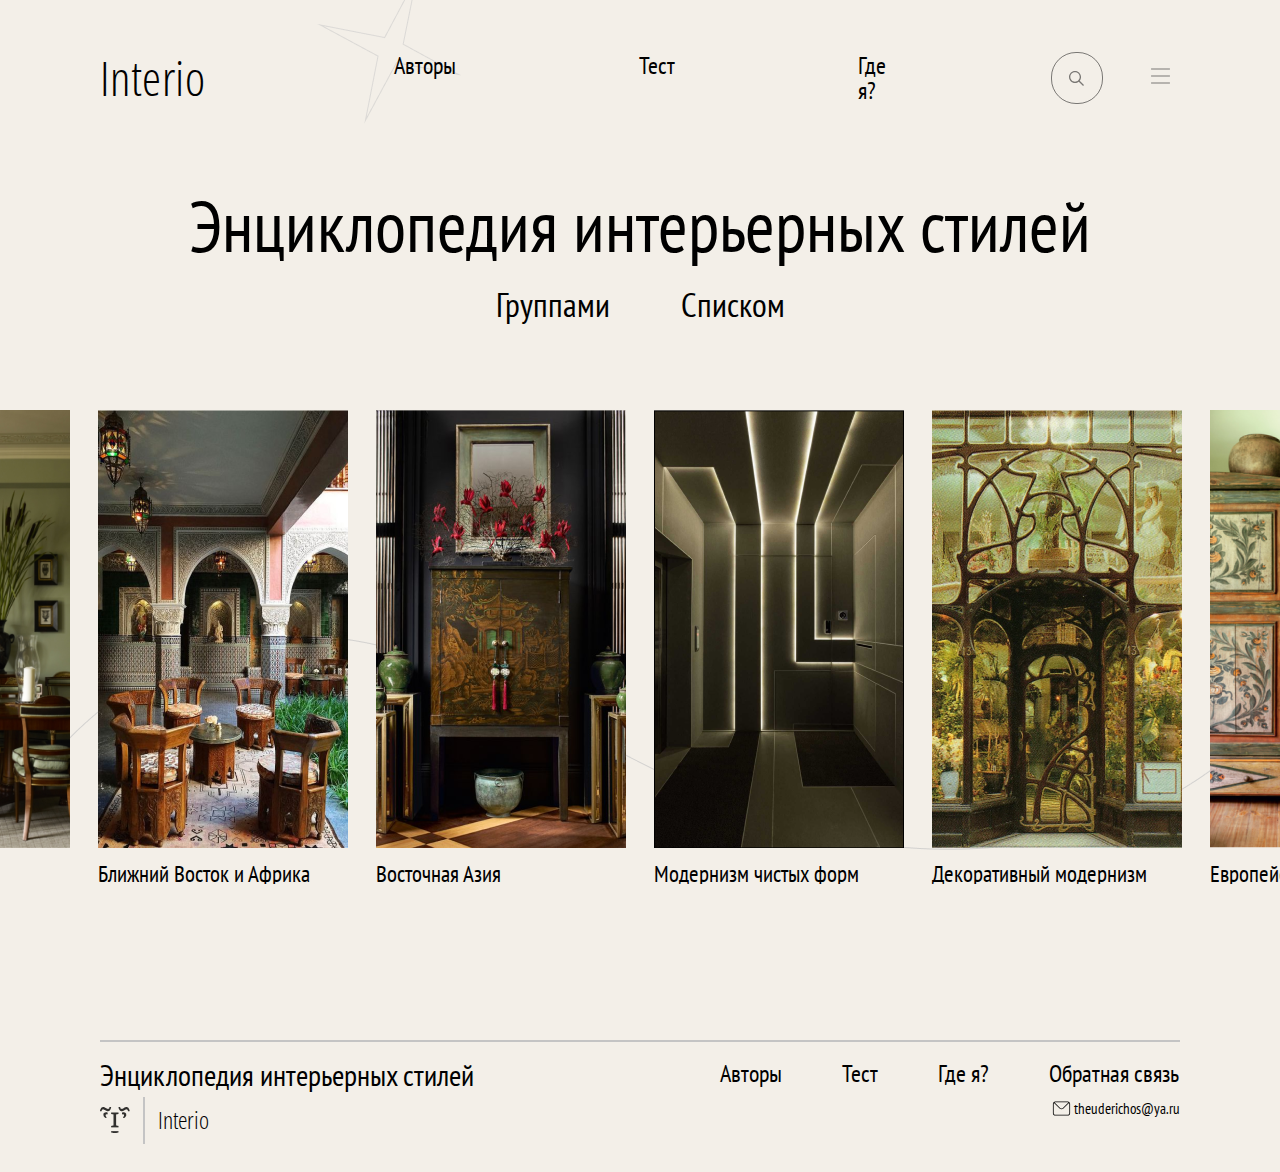
==== commit df8910e9: "egypt page commit 1" ====
--- a/index.html
+++ b/index.html
@@ -8,34 +8,33 @@
     <link rel="preconnect" href="https://fonts.googleapis.com">
     <link rel="preconnect" href="https://fonts.gstatic.com" crossorigin>
     <link
-        href="https://fonts.googleapis.com/css2?family=Open+Sans:ital,wdth,wght@0,75,300;0,100,300;0,100,400;1,100,400&family=PT+Sans+Narrow&display=swap"
+        href="https://fonts.googleapis.com/css2?family=Open+Sans:ital,wdth,wght@0,75,300;0,75,400;0,100,300;0,100,400;1,100,400&family=PT+Sans&family=PT+Sans+Narrow&display=swap"
         rel="stylesheet">
     <link rel="stylesheet" href="styles/styles.css">
     <title>Interio</title>
 </head>
 
-<body>
+<body class="index-body">
     <header class="header">
 
         <div class="container header__container">
             <div class="header__logo">
-                Interio
+                <a href="/">Interio</a>
             </div>
             <ul class="header__links">
                 <li><a href="#">Авторы</a></li>
                 <li><a href="#">Тест</a></li>
-                <li><a href="#">Где я?</a></li>
+                <li><a href="whereami.html">Где я?</a></li>
             </ul>
             <div class="header__icons">
                 <div class="header__search">
                     <svg class="header__search-icon" width="50" height="50" viewBox="0 0 50 50" fill="none"
                         xmlns="http://www.w3.org/2000/svg">
-                        <rect x="0.5" y="0.5" width="49" height="49" rx="24.5" stroke="black" stroke-opacity="0.5" />
                         <path fill-rule="evenodd" clip-rule="evenodd"
                             d="M26.773 28.7073C25.7434 29.5331 24.4362 30.027 23.0136 30.027C19.6924 30.027 17 27.3347 17 24.0135C17 20.6923 19.6924 18 23.0136 18C26.3349 18 29.0272 20.6923 29.0272 24.0135C29.0272 25.4362 28.5332 26.7435 27.7073 27.7732L32 32.0658L31.0658 33L26.773 28.7073ZM27.7061 24.0135C27.7061 26.605 25.6052 28.7058 23.0136 28.7058C20.4221 28.7058 18.3212 26.605 18.3212 24.0135C18.3212 21.422 20.4221 19.3211 23.0136 19.3211C25.6052 19.3211 27.7061 21.422 27.7061 24.0135Z"
                             fill="black" fill-opacity="0.5" />
                     </svg>
-
+                    <input class="header__search-input" type="text" placeholder="Поиск...">
 
                 </div>
                 <div class="header__menu">
@@ -74,7 +73,8 @@
                                         </li>
                                         <li class="menu__post-item"><a href="#" class="menu__post-link">Африканский</a>
                                         </li>
-                                        <li class="menu__post-item"><a href="#" class="menu__post-link">Египетский</a>
+                                        <li class="menu__post-item"><a href="posts/egyptian.html"
+                                                class="menu__post-link">Египетский</a>
                                         </li>
                                         <li class="menu__post-item"><a href="#" class="menu__post-link">Османский</a>
                                         </li>
@@ -264,7 +264,7 @@
                         </a>
                     </li>
                     <li class="main__list-item main__list-item_last">
-                        <a href="#" class="main__list-link">
+                        <a href="posts/egyptian.html" class="main__list-link">
                             Египетский
                         </a>
                     </li>
@@ -694,7 +694,7 @@
                 <ul class="footer__links">
                     <li class="footer__links-item"><a href="#" class="footer__link">Авторы</a></li>
                     <li class="footer__links-item"><a href="#" class="footer__link">Тест</a></li>
-                    <li class="footer__links-item"><a href="#" class="footer__link">Где я?</a></li>
+                    <li class="footer__links-item"><a href="whereami.html" class="footer__link">Где я?</a></li>
                     <li class="footer__links-item footer__feedback">
                         <span class="footer__feedback-text">Обратная связь</span>
                         <a href="mailto:theuderichos@ya.ru" class="footer__link-feedback">
@@ -715,6 +715,7 @@
 
 
     <script src="scripts/main.js"></script>
+    <script src="scripts/header.js"></script>
 </body>
 
 </html>--- a/styles/styles.css
+++ b/styles/styles.css
@@ -102,6 +102,7 @@
   display: flex;
   align-items: center;
   gap: 38px;
+  justify-content: flex-end;
 }
 
 .header__menu {
@@ -182,6 +183,44 @@
   background-color: transparent;
 }
 
+.header__search {
+  width: 50px;
+  height: 50px;
+  display: flex;
+  align-items: center;
+  border-radius: 25px;
+  border: 1px solid rgba(0, 0, 0, 0.5);
+  cursor: pointer;
+  overflow: hidden;
+  transition: width 0.5s;
+}
+
+.header__search_open {
+  width: 362px;
+}
+
+.header__container > div {
+  width: 33.3333333333%;
+}
+
+.header__search-icon {
+  flex-shrink: 0;
+}
+
+.header__search-input {
+  border: none;
+  background-color: transparent;
+  font-family: "PT Sans";
+  font-size: 14px;
+  line-height: 18px;
+  flex-grow: 1;
+  margin-right: 25px;
+}
+
+.header__search-input:focus {
+  outline: none;
+}
+
 .main {
   padding-bottom: 107px;
 }
@@ -398,10 +437,11 @@
 }
 
 .footer__logo-text {
-  font-family: "Open Sans Condensed";
+  font-family: "Open Sans";
   font-size: 24px;
   line-height: 90%;
   font-weight: 300;
+  font-stretch: condensed;
 }
 
 .footer__feedback {
@@ -418,6 +458,323 @@
   line-height: 90%;
   display: flex;
   align-items: center;
+}
+
+.where-body {
+  background-image: url(../assets/whereami-bg.png);
+  background-repeat: no-repeat;
+  background-position: 0 118px;
+}
+
+.where-main__heading {
+  width: 750px;
+  font-family: "Open Sans";
+  font-weight: 400;
+  font-size: 48px;
+  font-stretch: condensed;
+  line-height: 100%;
+  text-align: center;
+  margin-inline: auto;
+  margin-bottom: 67px;
+}
+
+.where-main {
+  padding-bottom: 281px;
+}
+
+.where-main__container {
+  display: flex;
+  gap: 98px;
+  justify-content: center;
+}
+
+.where-main__columns {
+  width: 605px;
+}
+
+.where-main__qa-post {
+  margin-bottom: 46px;
+  min-height: 167px;
+}
+
+.where-main__qa-title {
+  font-family: "PT Sans Narrow";
+  font-weight: 400;
+  font-size: 36px;
+  line-height: 90%;
+  text-align: center;
+  margin-bottom: 10px;
+}
+
+.where-main__qa-answer {
+  font-family: "Open Sans";
+  font-weight: 400;
+  font-size: 18px;
+  line-height: 140%;
+}
+
+.where-main__qa-note {
+  font-family: "Open Sans";
+  font-style: italic;
+  font-size: 16px;
+  line-height: 150%;
+  margin-top: 14px;
+}
+
+.where-main__qa-note-image {
+  vertical-align: middle;
+}
+
+.article__heading {
+  font-family: "PT Sans Narrow";
+  font-weight: 400;
+  font-size: 72px;
+  line-height: 90%;
+  text-align: center;
+  margin-bottom: 40px;
+}
+
+.article__subheading {
+  font-family: "PT Sans Narrow";
+  font-weight: 400;
+  font-size: 36px;
+  line-height: 90%;
+  text-align: center;
+  letter-spacing: 0.02em;
+  margin-bottom: 30px;
+}
+
+.article__linked {
+  width: 700px;
+  margin-inline: auto;
+  font-family: "Open Sans";
+  font-size: 19px;
+  line-height: 140%;
+  margin-bottom: 30px;
+}
+
+.article__attention {
+  font-weight: 600;
+}
+
+.article__linked-item {
+  font-style: italic;
+}
+
+.article__paragraph {
+  width: 700px;
+  margin-inline: auto;
+  margin-bottom: 25px;
+  font-family: "Open Sans";
+  font-size: 16px;
+  line-height: 140%;
+  position: relative;
+}
+
+.article__paragraph_italic {
+  font-style: italic;
+}
+
+.article__paragraph_marker::before {
+  content: url("../assets/point.svg");
+  position: absolute;
+  left: -23px;
+  top: 7px;
+}
+
+.article__full-image {
+  display: block;
+  width: 100%;
+}
+
+.article__small-image {
+  margin-bottom: 10px;
+}
+
+.article__small-image-box {
+  width: 700px;
+  text-align: center;
+  border-bottom: 0.5px solid rgba(0, 0, 0, 0.5);
+  margin-inline: auto;
+  font-family: "Open Sans";
+  font-size: 16px;
+  line-height: 120%;
+  color: #6F6D6D;
+  text-align: center;
+  margin-bottom: 60px;
+}
+
+.article__small-image-caption {
+  width: 528px;
+  text-align: center;
+  margin-inline: auto;
+  margin-bottom: 26px;
+}
+
+.article__divider-decorative {
+  height: 12px;
+  background-image: url("../assets/separator.png");
+  background-repeat: no-repeat;
+  background-position: center;
+  margin-block: 42px;
+}
+
+.article__dots {
+  display: flex;
+  justify-content: center;
+  gap: 45px;
+}
+.article__dots_before {
+  margin-top: 84px;
+  margin-bottom: 40px;
+}
+.article__dots_after {
+  margin-top: 40px;
+  margin-bottom: 86px;
+}
+
+.article__dot {
+  width: 8px;
+  height: 8px;
+  border-radius: 50%;
+  background-color: rgba(0, 0, 0, 0.5);
+}
+
+.article__popup {
+  display: inline-block;
+  width: 14px;
+  height: 14px;
+  background-image: url(../assets/popup.svg);
+  background-repeat: no-repeat;
+  background-position: center;
+  position: relative;
+}
+.article__popup:hover .article__popup-text {
+  display: block;
+}
+
+.article__popup-text {
+  width: 450px;
+  position: absolute;
+  bottom: 100%;
+  left: 100%;
+  background-color: #f3efe8;
+  padding: 22px 24px;
+  border: 1px solid #6F6D6D;
+  border-radius: 10px 10px 10px 0px;
+  display: none;
+}
+
+.points {
+  width: 700px;
+  margin-inline: auto;
+  position: relative;
+  margin-bottom: 30px;
+}
+
+.points__image {
+  width: 100%;
+  display: block;
+}
+
+.points__point {
+  cursor: pointer;
+  box-sizing: border-box;
+  position: absolute;
+  border-radius: 50%;
+  border: 3px solid #fff;
+  width: 14px;
+  height: 14px;
+}
+.points__point_big {
+  border: 4px solid #fff;
+  width: 20px;
+  height: 20px;
+}
+.points__point:hover + .points__info-box {
+  opacity: 1;
+}
+
+.points__info-box {
+  position: absolute;
+  width: 300px;
+  opacity: 0;
+  transition: opacity 0.4s;
+}
+.points__info-box_left {
+  left: -415px;
+}
+.points__info-box_right {
+  right: -415px;
+}
+
+.points__info-image {
+  display: block;
+  width: 100%;
+  margin-bottom: 20px;
+}
+
+.points__info-text {
+  font-style: italic;
+  font-family: "Open Sans";
+  font-size: 14px;
+  line-height: 20px;
+}
+
+.gallery {
+  width: 700px;
+  margin-inline: auto;
+  text-align: center;
+  margin-bottom: 28px;
+  position: relative;
+}
+
+.gallery__counter {
+  width: 448px;
+  margin-inline: auto;
+  text-align: right;
+  margin-bottom: 5px;
+  font-family: "Open Sans";
+  font-size: 16px;
+  line-height: 90%;
+  color: #6E6D6D;
+}
+
+.gallery__arrow-right, .gallery__arrow-left {
+  background-color: transparent;
+  border: none;
+  position: absolute;
+  bottom: 12px;
+}
+
+.gallery__arrow-left {
+  left: 120px;
+}
+
+.gallery__arrow-right {
+  right: 120px;
+}
+
+.gallery__slide {
+  display: none;
+}
+.gallery__slide_active {
+  display: block;
+}
+
+.gallery__image {
+  height: 736px;
+  margin-bottom: 10px;
+}
+
+.gallery__caption {
+  font-family: "Open Sans";
+  font-size: 16px;
+  line-height: 120%;
+  color: #6F6D6D;
+  width: 251px;
+  margin-inline: auto;
+  height: 35px;
 }
 
 html {
@@ -427,6 +784,9 @@
 body {
   font-family: "PT Sans Narrow", sans-serif;
   background-color: #f3efe8;
+}
+
+.index-body {
   background-image: url("../assets/bg.png");
   background-position: 291px -52px;
   background-repeat: no-repeat;
